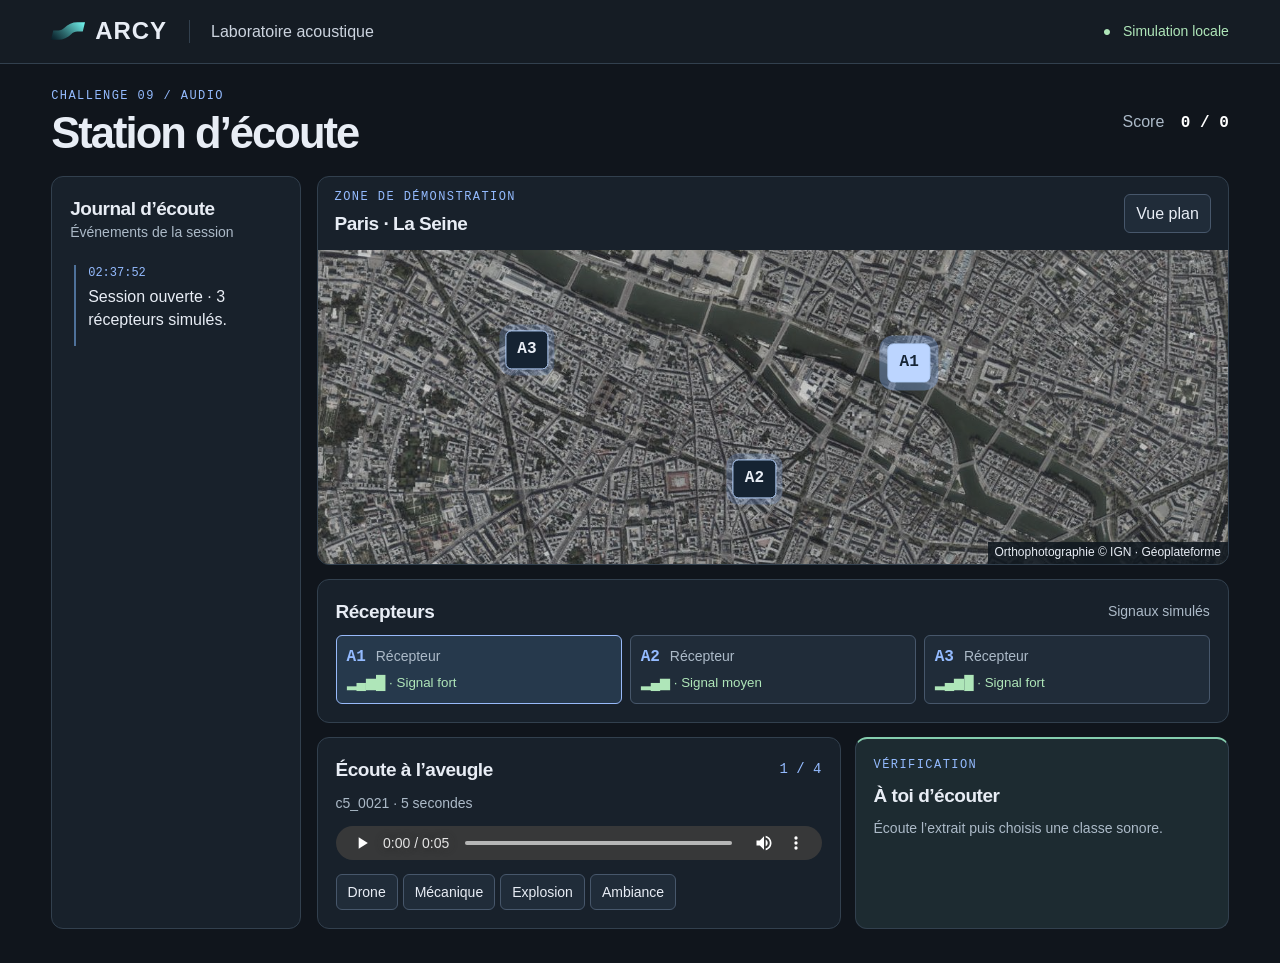
==== arcy-ecoute/index.html @ 3c39f81d "Ajoute la démo interactive Arcy du challenge acoustique" ====
<!doctype html>
<html lang="fr"><head><meta charset="utf-8"><meta name="viewport" content="width=device-width,initial-scale=1"><title>Arcy · Station d’écoute</title><link rel="stylesheet" href="style.css"><script defer src="app.js"></script></head>
<body><header><div class="brand"><img src="assets/arcy.svg" alt="">ARCY</div><span class="product">Laboratoire acoustique</span><span class="mode">● &nbsp; Simulation locale</span></header>
<main><div class="intro"><div><p class="eyebrow">CHALLENGE 09 / AUDIO</p><h1>Station d’écoute</h1></div><p class="score">Score <strong id="score">0 / 0</strong></p></div>
<div class="layout"><aside><h2>Journal d’écoute</h2><p class="sub">Événements de la session</p><ol id="log" aria-live="polite"></ol></aside>
<div class="right"><section class="mapbox"><div class="maphead"><div><p class="eyebrow">ZONE DE DÉMONSTRATION</p><h2>Paris · La Seine</h2></div><button id="layer">Vue plan</button></div><div class="map" id="map" aria-label="Carte de démonstration de Paris"><div class="mapimg"></div><div class="pins" id="pins"></div><span class="credit" id="credit">Orthophotographie © IGN · Géoplateforme</span></div></section>
<section class="rxsection"><div class="sectionhead"><h2>Récepteurs</h2><span class="sub">Signaux simulés</span></div><div id="receivers"></div></section>
<div class="lower"><section class="listen"><div class="sectionhead"><h2>Écoute à l’aveugle</h2><span id="round" class="mono"></span></div><p class="sub" id="clip"></p><audio controls preload="auto" id="player" aria-label="Extrait du challenge"></audio><div class="choices" id="choices" aria-label="Classe sonore proposée"></div></section>
<section class="verdict" aria-live="polite"><p class="eyebrow">VÉRIFICATION</p><h2 id="result">À toi d’écouter</h2><p id="detail">Écoute l’extrait puis choisis une classe sonore.</p><button hidden id="next">Extrait suivant</button></section></div></div></div></main></body></html>
---- arcy-ecoute/style.css ----
:root{color-scheme:dark;font:16px/1.45 "Instrument Sans","Segoe UI",sans-serif;background:#10151c;color:#e8edf5;--line:#32404e;--mute:#acbac8;--blue:#94bbff;--lime:#afe6b9}*{box-sizing:border-box}body{margin:0}header{display:flex;gap:22px;align-items:center;border-bottom:1px solid var(--line);padding:14px clamp(16px,4vw,70px);background:#151c24}.brand{display:flex;align-items:center;gap:10px;font-weight:820;font-size:24px;letter-spacing:.04em}.brand img{width:34px;height:34px}.product{color:#ccd4df;border-left:1px solid var(--line);padding-left:21px}.mode{margin-left:auto;color:var(--lime);font-size:14px}main{max-width:1660px;margin:auto;padding:24px clamp(16px,4vw,70px) 34px}.intro,.sectionhead,.maphead{display:flex;align-items:center;justify-content:space-between;gap:12px}.intro{margin-bottom:18px}.eyebrow,.mono,.score strong,.pin,.rx b,time{font-family:"IBM Plex Mono",Consolas,monospace}.eyebrow{font-size:12px;letter-spacing:.12em;color:var(--blue);margin:0 0 4px}h1,h2,p{margin:0}h1{font-size:clamp(32px,3.4vw,52px);letter-spacing:-.045em;line-height:1.12}h2{font-size:19px;letter-spacing:-.025em}.score{color:var(--mute)}.score strong{color:white;padding-left:12px}.layout{display:grid;grid-template-columns:minmax(190px,.82fr) minmax(0,3fr);gap:16px}.right{display:grid;gap:14px}aside,.mapbox,.rxsection,.listen,.verdict{background:#18212b;border:1px solid var(--line);border-radius:12px;overflow:hidden}aside,.rxsection,.listen,.verdict{padding:18px}.sub,#detail{font-size:14px;color:var(--mute)}ol{padding:0;margin:22px 0 0;list-style:none;max-height:650px;overflow:auto}li{padding:0 0 14px 12px;margin:0 0 10px 4px;border-left:2px solid #4e719a}time{display:block;font-size:12px;color:var(--blue);margin-bottom:3px}.maphead{padding:12px 17px}.map{position:relative;aspect-ratio:2.9;min-height:220px;overflow:hidden;background:#202d34}.mapimg,.pins{position:absolute;inset:0}.mapimg{background:center / cover url(assets/paris.jpg);filter:saturate(.6) brightness(.82)}.plan .mapimg{background-image:url(assets/plan.png);filter:saturate(.6)}button{font:inherit;color:inherit;background:#202c39;border:1px solid #47576b;border-radius:6px;padding:7px 11px;cursor:pointer}button:hover,button:focus-visible{border-color:#adcaff;background:#324459}button:focus-visible,audio:focus-visible{outline:2px solid #ebf4ff;outline-offset:3px}.pin{position:absolute;transform:translate(-50%,-50%);background:#152332;border:1px solid #b4d0fa;font-weight:bold;box-shadow:0 0 0 6px #8bb8ff38}.pin.active{background:#bcd5ff;color:#172637;box-shadow:0 0 0 8px #8bb8ff55}.credit{position:absolute;right:0;bottom:0;background:#101820de;padding:2px 7px;font-size:12px}.sectionhead{margin-bottom:10px}#receivers{display:grid;grid-template-columns:repeat(3,1fr);gap:8px}.rx{display:grid;grid-template-columns:auto 1fr;gap:4px 10px;text-align:left;padding:10px}.rx.active,.choices .chosen{border-color:#98bafa;background:#26394c}.rx b{color:var(--blue)}.rx span{font-size:14px;color:var(--mute)}.rx small{grid-column:1/-1;color:var(--lime)}.lower{display:grid;grid-template-columns:1.4fr 1fr;gap:14px}audio{width:100%;height:34px;margin:12px 0 8px}.choices{display:flex;gap:5px;flex-wrap:wrap}.choices button{font-size:14px}.choices button:disabled{cursor:default}.verdict{background:#1d2b31;border-top:2px solid #85cdae}.verdict h2{margin:8px 0}.verdict button{margin-top:12px}.mono{font-size:14px;color:var(--blue)}@media(max-width:800px){.layout{grid-template-columns:1fr}.right{grid-row:1}ol{max-height:180px}.product{display:none}}@media(max-width:540px){.lower{grid-template-columns:1fr}.rx{display:block}.rx span,.rx small{display:block}.rxsection,.listen,.verdict{padding:12px}.map{min-height:210px}.sectionhead{align-items:baseline}}
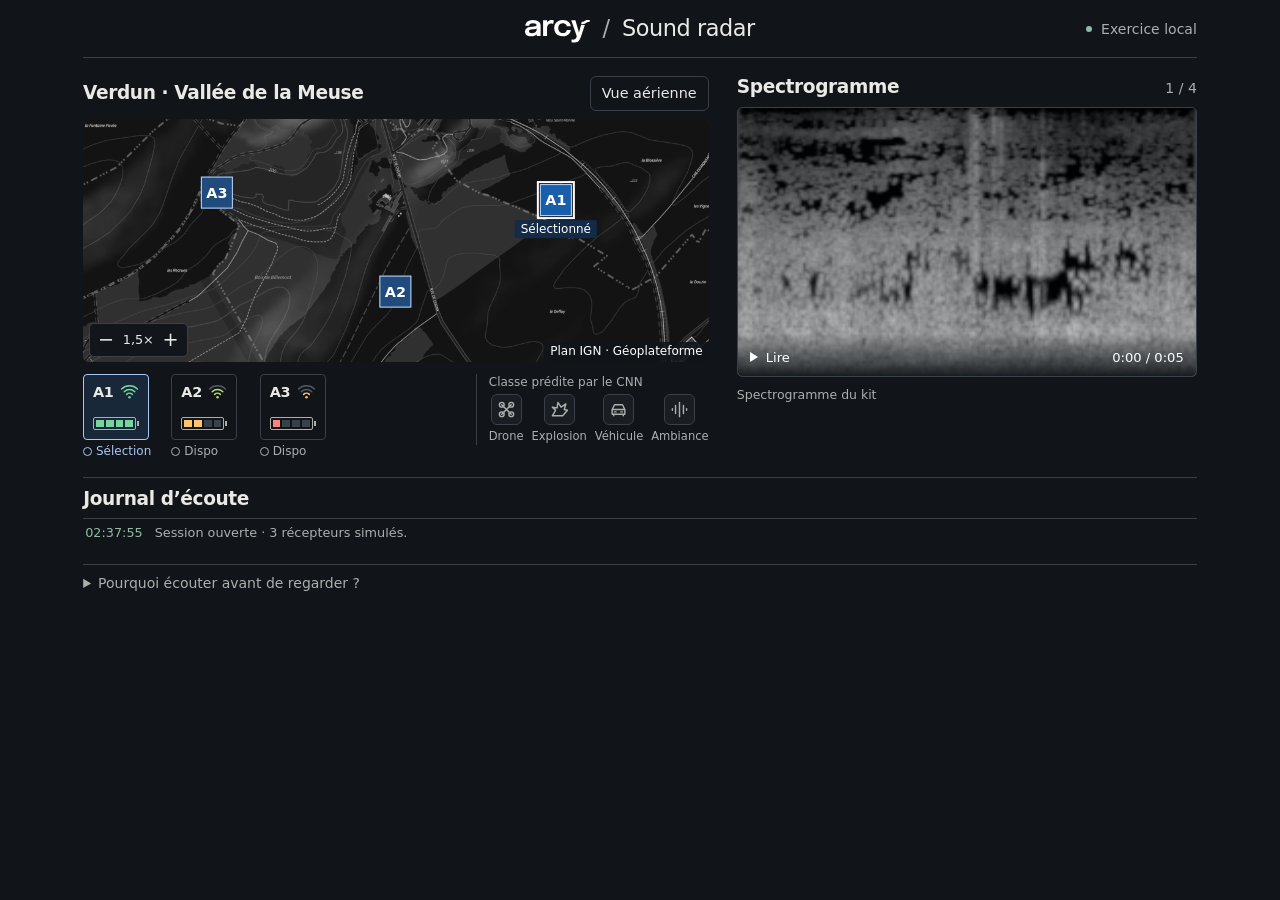
==== commit 034662cf: "Prépare la démo Sound radar et son guide de prise en main" ====
--- a/arcy-ecoute/index.html
+++ b/arcy-ecoute/index.html
@@ -1,9 +1,70 @@
 <!doctype html>
-<html lang="fr"><head><meta charset="utf-8"><meta name="viewport" content="width=device-width,initial-scale=1"><title>Arcy · Station d’écoute</title><link rel="stylesheet" href="style.css"><script defer src="app.js"></script></head>
-<body><header><div class="brand"><img src="assets/arcy.svg" alt="">ARCY</div><span class="product">Laboratoire acoustique</span><span class="mode">● &nbsp; Simulation locale</span></header>
-<main><div class="intro"><div><p class="eyebrow">CHALLENGE 09 / AUDIO</p><h1>Station d’écoute</h1></div><p class="score">Score <strong id="score">0 / 0</strong></p></div>
-<div class="layout"><aside><h2>Journal d’écoute</h2><p class="sub">Événements de la session</p><ol id="log" aria-live="polite"></ol></aside>
-<div class="right"><section class="mapbox"><div class="maphead"><div><p class="eyebrow">ZONE DE DÉMONSTRATION</p><h2>Paris · La Seine</h2></div><button id="layer">Vue plan</button></div><div class="map" id="map" aria-label="Carte de démonstration de Paris"><div class="mapimg"></div><div class="pins" id="pins"></div><span class="credit" id="credit">Orthophotographie © IGN · Géoplateforme</span></div></section>
-<section class="rxsection"><div class="sectionhead"><h2>Récepteurs</h2><span class="sub">Signaux simulés</span></div><div id="receivers"></div></section>
-<div class="lower"><section class="listen"><div class="sectionhead"><h2>Écoute à l’aveugle</h2><span id="round" class="mono"></span></div><p class="sub" id="clip"></p><audio controls preload="auto" id="player" aria-label="Extrait du challenge"></audio><div class="choices" id="choices" aria-label="Classe sonore proposée"></div></section>
-<section class="verdict" aria-live="polite"><p class="eyebrow">VÉRIFICATION</p><h2 id="result">À toi d’écouter</h2><p id="detail">Écoute l’extrait puis choisis une classe sonore.</p><button hidden id="next">Extrait suivant</button></section></div></div></div></main></body></html>
+<html lang="fr">
+<head>
+  <meta charset="utf-8">
+  <meta name="viewport" content="width=device-width,initial-scale=1">
+  <title>Arcy / Sound radar</title>
+  <link rel="stylesheet" href="style.css">
+  <script defer src="clip-results.js"></script>
+  <script defer src="app.js"></script>
+  <script defer src="spectrum.js"></script>
+</head>
+<body>
+  <header>
+    <h1 class="signature"><img class="wordmark" src="assets/ArcyWhitelogo.svg" alt="Arcy"><span class="divider" aria-hidden="true">/</span> Sound radar</h1>
+    <span class="mode">Exercice local</span>
+  </header>
+  <main class="desk">
+    <section class="mapbox">
+      <div class="sectionhead"><h2>Verdun · Vallée de la Meuse</h2><button id="layer">Vue aérienne</button></div>
+      <div class="map plan" id="map" role="region" aria-label="Carte de démonstration près de Verdun">
+        <div class="map-viewport"><div class="mapimg"></div><div class="pins" id="pins"></div></div>
+        <div class="zoom-controls" role="group" aria-label="Zoom de la carte">
+          <button id="zoom-out" aria-label="Réduire le zoom">−</button>
+          <output id="zoom-level" aria-label="Niveau de zoom">1,5×</output>
+          <button id="zoom-in" aria-label="Augmenter le zoom">+</button>
+        </div>
+        <span class="credit" id="credit">Plan IGN · Géoplateforme</span>
+      </div>
+      <div class="instruments">
+        <div id="receivers" role="group" aria-label="Réception simulée des trois stations"></div>
+        <figure class="sound-lamps">
+          <figcaption>Classe prédite par le CNN</figcaption>
+          <div class="lamp-row">
+            <span class="lamp drone" data-sound="drone_buzz">
+              <svg viewBox="0 0 24 24" aria-hidden="true"><circle cx="6" cy="6" r="3"/><circle cx="18" cy="6" r="3"/><circle cx="6" cy="18" r="3"/><circle cx="18" cy="18" r="3"/><path d="m6 6 12 12M18 6 6 18"/></svg>Drone
+            </span>
+            <span class="lamp explosion" data-sound="explosion">
+              <svg viewBox="0 0 24 24" aria-hidden="true"><path d="m3 20 4-7-4-4 6 1 1-7 4 6 6-4-2 7 4 1-6 7Z"/></svg>Explosion
+            </span>
+            <span class="lamp vehicle" data-sound="vehicle_mechanical">
+              <svg viewBox="0 0 24 24" aria-hidden="true"><path d="m4 12 3-6h10l3 6v6H4Zm0 0h16M7 15h2m6 0h2M6 18v2m12-2v2"/></svg>Véhicule
+            </span>
+            <span class="lamp ambient" data-sound="ambient_outdoor">
+              <svg viewBox="0 0 24 24" aria-hidden="true"><path d="M3 11v2m4-6v10m5-14v18m5-14v10m4-6v2"/></svg>Ambiance
+            </span>
+          </div>
+        </figure>
+      </div>
+    </section>
+    <section class="listen">
+      <div class="sectionhead"><h2>Spectrogramme</h2><span id="round"></span></div>
+      <button class="plot" id="plot-control" type="button" aria-label="Lire l’extrait">
+        <img id="spectrum" alt="">
+        <canvas id="live" width="640" height="256" hidden aria-hidden="true"></canvas>
+        <img id="cam-overlay" hidden alt="">
+        <span class="playhead" aria-hidden="true"></span>
+        <span class="plot-footer" aria-hidden="true"><span class="play-tag" id="play-tag">Lire</span><span id="play-time">0:00 / 0:05</span></span>
+      </button>
+      <div class="caption"><span id="plot-label">Spectrogramme du kit</span><button hidden id="cam-toggle" aria-pressed="false" title="Carte des contributions positives, interpolée depuis 7 × 7 zones et normalisée par clip">Carte CNN</button><button hidden id="next">Extrait suivant</button></div>
+      <audio preload="auto" id="player"></audio>
+    </section>
+    <aside><div class="sectionhead"><h2>Journal d’écoute</h2></div><ol id="log" aria-live="polite"></ol></aside>
+    <details class="project-context">
+      <summary>Pourquoi écouter avant de regarder ?</summary>
+      <p>En Ukraine, Zvook présente deux usages de l’écoute passive : des stations en réseau et des capteurs portables. L’entreprise associe ces dispositifs à la surveillance aérienne et à l’alerte des populations. <a href="https://www.zvook.tech/en" target="_blank" rel="noopener noreferrer">Présentation de Zvook</a></p>
+      <p>Arcy explore une question à l’échelle de cinq secondes de son. L’audio suffit-il à justifier une vérification vidéo ? Ouvrez une entrée CNN du journal pour comparer la classe proposée, la décision de vérification et l’annotation du clip. La carte de Verdun et ses trois stations illustrent l’exercice.</p>
+    </details>
+  </main>
+</body>
+</html>
--- a/arcy-ecoute/style.css
+++ b/arcy-ecoute/style.css
@@ -1,2 +1,257 @@
-:root{color-scheme:dark;font:16px/1.45 "Instrument Sans","Segoe UI",sans-serif;background:#10151c;color:#e8edf5;--line:#32404e;--mute:#acbac8;--blue:#94bbff;--lime:#afe6b9}*{box-sizing:border-box}body{margin:0}header{display:flex;gap:22px;align-items:center;border-bottom:1px solid var(--line);padding:14px clamp(16px,4vw,70px);background:#151c24}.brand{display:flex;align-items:center;gap:10px;font-weight:820;font-size:24px;letter-spacing:.04em}.brand img{width:34px;height:34px}.product{color:#ccd4df;border-left:1px solid var(--line);padding-left:21px}.mode{margin-left:auto;color:var(--lime);font-size:14px}main{max-width:1660px;margin:auto;padding:24px clamp(16px,4vw,70px) 34px}.intro,.sectionhead,.maphead{display:flex;align-items:center;justify-content:space-between;gap:12px}.intro{margin-bottom:18px}.eyebrow,.mono,.score strong,.pin,.rx b,time{font-family:"IBM Plex Mono",Consolas,monospace}.eyebrow{font-size:12px;letter-spacing:.12em;color:var(--blue);margin:0 0 4px}h1,h2,p{margin:0}h1{font-size:clamp(32px,3.4vw,52px);letter-spacing:-.045em;line-height:1.12}h2{font-size:19px;letter-spacing:-.025em}.score{color:var(--mute)}.score strong{color:white;padding-left:12px}.layout{display:grid;grid-template-columns:minmax(190px,.82fr) minmax(0,3fr);gap:16px}.right{display:grid;gap:14px}aside,.mapbox,.rxsection,.listen,.verdict{background:#18212b;border:1px solid var(--line);border-radius:12px;overflow:hidden}aside,.rxsection,.listen,.verdict{padding:18px}.sub,#detail{font-size:14px;color:var(--mute)}ol{padding:0;margin:22px 0 0;list-style:none;max-height:650px;overflow:auto}li{padding:0 0 14px 12px;margin:0 0 10px 4px;border-left:2px solid #4e719a}time{display:block;font-size:12px;color:var(--blue);margin-bottom:3px}.maphead{padding:12px 17px}.map{position:relative;aspect-ratio:2.9;min-height:220px;overflow:hidden;background:#202d34}.mapimg,.pins{position:absolute;inset:0}.mapimg{background:center / cover url(assets/paris.jpg);filter:saturate(.6) brightness(.82)}.plan .mapimg{background-image:url(assets/plan.png);filter:saturate(.6)}button{font:inherit;color:inherit;background:#202c39;border:1px solid #47576b;border-radius:6px;padding:7px 11px;cursor:pointer}button:hover,button:focus-visible{border-color:#adcaff;background:#324459}button:focus-visible,audio:focus-visible{outline:2px solid #ebf4ff;outline-offset:3px}.pin{position:absolute;transform:translate(-50%,-50%);background:#152332;border:1px solid #b4d0fa;font-weight:bold;box-shadow:0 0 0 6px #8bb8ff38}.pin.active{background:#bcd5ff;color:#172637;box-shadow:0 0 0 8px #8bb8ff55}.credit{position:absolute;right:0;bottom:0;background:#101820de;padding:2px 7px;font-size:12px}.sectionhead{margin-bottom:10px}#receivers{display:grid;grid-template-columns:repeat(3,1fr);gap:8px}.rx{display:grid;grid-template-columns:auto 1fr;gap:4px 10px;text-align:left;padding:10px}.rx.active,.choices .chosen{border-color:#98bafa;background:#26394c}.rx b{color:var(--blue)}.rx span{font-size:14px;color:var(--mute)}.rx small{grid-column:1/-1;color:var(--lime)}.lower{display:grid;grid-template-columns:1.4fr 1fr;gap:14px}audio{width:100%;height:34px;margin:12px 0 8px}.choices{display:flex;gap:5px;flex-wrap:wrap}.choices button{font-size:14px}.choices button:disabled{cursor:default}.verdict{background:#1d2b31;border-top:2px solid #85cdae}.verdict h2{margin:8px 0}.verdict button{margin-top:12px}.mono{font-size:14px;color:var(--blue)}@media(max-width:800px){.layout{grid-template-columns:1fr}.right{grid-row:1}ol{max-height:180px}.product{display:none}}@media(max-width:540px){.lower{grid-template-columns:1fr}.rx{display:block}.rx span,.rx small{display:block}.rxsection,.listen,.verdict{padding:12px}.map{min-height:210px}.sectionhead{align-items:baseline}}
+:root {
+  color-scheme: dark;
+  --paper: #111419;
+  --ink: #e9eae5;
+  --muted: #abb0ad;
+  --rule: #394047;
+  --accent: #91baa3;
+  --tint: #1c2126;
+  --surface: #1a1e23;
+  font: 400 16px/1.45 "Segoe UI", system-ui, sans-serif;
+  background: var(--paper);
+  color: var(--ink);
+}
+* { box-sizing: border-box; }
+body { max-width: 66rem; margin: auto; padding: 0 clamp(18px, 4vw, 56px) 72px; }
+.signature, .sectionhead, .score, .rx { display: flex; align-items: center; }
+.mode, .sub, #clip, #round, .score, #detail { color: var(--muted); }
+.mode, #clip, #round, .sub { font-size: .875rem; }
+.mode::before { content: ''; display: inline-block; height: 6px; width: 6px; margin: 0 9px 2px 0; border-radius: 50%; background: var(--accent); }
+h1, h2, p, figure { margin: 0; }
+h1, h2, .score strong, .rx b { font: 600 1.25rem/1.22 "Segoe UI", system-ui, sans-serif; letter-spacing: -.02em; }
+.intro { padding: 30px 0 28px; }
+.intro .sub span { margin: 0 6px; color: var(--muted); }
+.session, .layout { display: grid; gap: clamp(22px, 4vw, 42px); border-top: 1px solid var(--rule); padding: 24px 0; }
+.session { grid-template-columns: minmax(0, 1.65fr) minmax(0, 1fr); }
+.layout { grid-template-columns: minmax(0, .75fr) minmax(0, 1.7fr); }
+.sectionhead, .score { justify-content: space-between; gap: 12px; }
+.sectionhead { margin-bottom: 14px; }
+.record { display: flex; align-items: center; gap: 15px; }
+figure { flex: 0 0 82px; }
+figure img { width: 100%; display: block; border-radius: 3px; }
+.track { min-width: 0; flex: 1; }
+.choices { display: flex; flex-wrap: wrap; gap: 6px; margin-top: 15px; }
+button { color: inherit; font: inherit; font-size: .9rem; background: transparent; border: 1px solid var(--rule); border-radius: 6px; padding: 6px 11px; cursor: pointer; transition: background-color 160ms ease, color 160ms ease; }
+button:enabled:hover, .choices .chosen { background: var(--tint); color: var(--accent); }
+:focus-visible { outline: 2px solid var(--accent); outline-offset: 3px; }
+button:disabled { cursor: default; }
+.verdict { padding: 0 0 0 22px; border-left: 1px solid var(--rule); }
+.score { font-size: .875rem; margin: 0 0 19px; }
+.score strong { color: var(--accent); font-size: 1.5rem; }
+#detail { margin: 7px 0; max-width: 30ch; }
+#next { margin-top: 5px; }
+ol { padding: 0; margin: 13px 0 0; list-style: none; max-height: 360px; overflow: auto; }
+li { border-top: 1px solid var(--rule); padding: 10px 0; font-size: .94rem; }
+time { display: block; font-size: .8rem; font-variant-numeric: tabular-nums; color: var(--accent); }
+.map { min-height: 170px; height: clamp(170px, 18vw, 230px); position: relative; overflow: hidden; border-radius: 5px; background: var(--tint); }
+.map-viewport, .mapimg, .pins { position: absolute; inset: 0; }
+.map-viewport { transform: scale(var(--zoom, 1.5)); transform-origin: 44% 53%; }
+.mapimg { background: center / cover url(assets/verdun-aerien.jpg); filter: saturate(.6) brightness(.85); }
+.plan .mapimg { background-image: url(assets/verdun-plan.png); filter: grayscale(1) invert(.94) brightness(1.25); }
+.zoom-controls { position: absolute; left: 6px; bottom: 5px; display: flex; align-items: center; background: #111419f5; border: 1px solid var(--rule); border-radius: 5px; }
+.zoom-controls button { width: 32px; height: 32px; padding: 0; border: 0; font-size: 1.2rem; }
+.zoom-controls button:disabled { opacity: .4; }
+.zoom-controls output { min-width: 4ch; text-align: center; font-size: .8rem; font-variant-numeric: tabular-nums; }
+.pin {
+  position: absolute;
+  transform: translate(-50%, -50%) scale(calc(1 / var(--zoom, 1.5)));
+  display: grid;
+  place-items: center;
+  width: 32px;
+  height: 32px;
+  padding: 0;
+  border: 1px solid #bfd7fc;
+  border-radius: 0;
+  background: #204b7c;
+  color: white;
+  font: 700 .9rem/1 "Segoe UI", system-ui, sans-serif;
+  font-variant-numeric: tabular-nums;
+}
+.pin.active, .pin:enabled:hover { background: #195eaa; color: white; }
+.pin.active { outline: 2px solid white; outline-offset: 1px; z-index: 1; }
+.pin:focus-visible { outline: 3px dashed white; outline-offset: 3px; }
+.pin.active::after {
+  content: "Sélectionné";
+  position: absolute;
+  top: calc(100% + 5px);
+  left: 50%;
+  transform: translateX(-50%);
+  padding: 3px 6px;
+  background: #132b46;
+  color: white;
+  font-size: .75rem;
+  font-weight: 500;
+  pointer-events: none;
+}
+.credit { position: absolute; right: 0; bottom: 0; font-size: .75rem; background: #111419df; color: white; padding: 1px 6px; pointer-events: none; }
+@media (max-width: 640px) {
+  .intro { padding: 22px 0; }
+  .session, .layout { grid-template-columns: minmax(0, 1fr); }
+  .verdict { border: 0; padding: 0; }
+  .score { margin-bottom: 6px; }
+  .layout .right { grid-row: 1; }
+  ol { max-height: 210px; }
+}
+@media (prefers-reduced-motion: reduce) {
+  button { transition: none; }
+}
+/* Compact console */
+body { max-width: 76rem; padding-bottom: 24px; }
+header {
+  display: grid;
+  grid-template-columns: 1fr auto 1fr;
+  align-items: center;
+  padding: 15px 0;
+  border-bottom: 1px solid var(--rule);
+}
+.signature { grid-column: 2; gap: .55em; font-size: clamp(1.1rem, 2vw, 1.4rem); font-weight: 500; white-space: nowrap; }
+.wordmark {
+  display: block;
+  width: 2.9em;
+  height: auto;
+  /* Align the letter bodies optically, allowing the y to descend. */
+  transform: translateY(.12em);
+}
+.divider { color: var(--muted); font-weight: 300; }
+.mode { justify-self: end; }
+.desk { display: grid; grid-template-columns: minmax(0,1.36fr) minmax(0,1fr); gap: 16px 28px; padding: 18px 0; }
+.sectionhead { margin-bottom: 8px; }
+h2 { font-size: 1.16rem; }
+.map { height: clamp(205px,27vh,265px); }
+.instruments { display: flex; align-items: flex-start; justify-content: space-between; gap: 12px; margin-top: 12px; }
+#receivers { display: grid; grid-template-columns: repeat(3, minmax(0, 1fr)); gap: clamp(8px, 2vw, 20px); }
+.instruments .station-group { flex-direction: column; align-items: flex-start; gap: 3px; }
+.sound-lamps { flex: 0 0 auto; margin: 0; padding-left: 12px; border-left: 1px solid var(--rule); }
+.sound-lamps figcaption { margin-bottom: 3px; color: var(--muted); font-size: .75rem; }
+.lamp-row { display: flex; gap: 8px; }
+.lamp { display: grid; justify-items: center; gap: 3px; color: var(--muted); font-size: .72rem; }
+.lamp svg { width: 31px; height: 31px; padding: 5px; border: 1px solid var(--rule); border-radius: 6px; background: var(--surface); fill: none; stroke: currentColor; stroke-width: 1.8; stroke-linecap: round; stroke-linejoin: round; }
+.lamp.explosion { --lamp: #ff8981; }
+.lamp.vehicle { --lamp: #ffc46d; }
+.lamp.ambient { --lamp: #86d8d2; }
+.lamp.lit { color: var(--lamp); font-weight: 600; }
+.lamp.lit svg { background: var(--lamp); border-color: var(--lamp); color: #14181b; }
+@container (max-width: 430px) {
+  .sound-lamps { padding-left: 7px; }
+  .lamp-row { flex-direction: column; gap: 2px; }
+  .lamp { display: flex; gap: 4px; align-items: center; }
+  .lamp svg { width: 20px; height: 20px; padding: 2px; }
+  #receivers { gap: 6px; }
+}
+@container (max-width: 325px) {
+  .instruments { flex-wrap: wrap; }
+}
+.mapbox { container-type: inline-size; min-width: 0; }
+.station-group { display: flex; align-items: center; gap: 7px; }
+.station-status { display: inline-flex; align-items: center; gap: 4px; color: var(--muted); font-size: .75rem; }
+.station-status::before { content: ''; flex: none; width: 7px; height: 7px; border: 1px solid currentColor; border-radius: 50%; }
+.station-status[data-state="selected"] { color: #a7c8f4; }
+.station-status[data-state="playing"] { color: #75d59d; }
+.station-status[data-state="playing"]::before { background: currentColor; }
+@container (max-width: 450px) {
+  .station-group { flex-direction: column; gap: 4px; align-items: flex-start; }
+}
+.rx {
+  display: grid; grid-template-columns: 1fr auto; align-content: space-between;
+  align-items: center; width: 66px; height: 66px; padding: 9px;
+  border: 1px solid var(--rule); border-radius: 4px; background: var(--paper);
+}
+.rx b { font-size: .9rem; text-align: left; }
+.rx.active { border-color: #a7c8f4; background: #192838; }
+.wifi { width: 19px; height: 17px; fill: none; stroke: currentColor; stroke-width: 1.9; stroke-linecap: round; }
+.gauge { position: relative; grid-column: 1 / -1; display: flex; gap: 2px; margin-right: 3px; padding: 2px; height: 13px; border: 1px solid var(--muted); border-radius: 2px; }
+.gauge::after { position: absolute; content: ''; right: -4px; top: 3px; width: 2px; height: 5px; background: var(--muted); }
+.gauge i { flex: 1; background: #394148; }
+.wifi > * { color: #505a62; }
+[data-level="0"], [data-level="1"] { --level-color: #ff827d; }
+[data-level="2"] { --level-color: #ffc46d; }
+[data-level="3"] { --level-color: #b4d879; }
+[data-level="4"] { --level-color: #75d59d; }
+.gauge .lit { background: var(--level-color); }
+.wifi .lit { color: var(--level-color); }
+.gauge[data-level="0"] { border-color: var(--level-color); }
+.plot {
+  position: relative; display: block; width: 100%; height: clamp(205px, 30vh, 300px);
+  padding: 0; overflow: hidden; border-radius: 5px; background: #0d1318;
+  isolation: isolate;
+}
+.plot img,.plot canvas { width: 100%; height: 100%; vertical-align: top; }
+.plot img { object-fit: fill; opacity: .85; }
+.plot::after {
+  content: ''; position: absolute; inset: 0; pointer-events: none;
+  background: transparent; transition: background-color 150ms ease;
+}
+.plot[data-playing="true"]::after { background: rgba(44, 160, 108, .17); }
+.plot[data-playing="true"] { border-color: #77be97; }
+.plot-footer {
+  position: absolute; z-index: 1; inset: auto 0 0; padding: 14px 12px 9px;
+  display: flex; justify-content: space-between; align-items: center;
+  background: linear-gradient(transparent, #090e12eb); color: white;
+  font-size: .82rem; font-variant-numeric: tabular-nums;
+}
+.play-tag { display: inline-flex; gap: 8px; align-items: center; }
+.play-tag::before { content: ''; width: 0; height: 0; border: solid transparent; border-width: 5px 0 5px 8px; border-left-color: currentColor; }
+.plot[data-playing="true"] .play-tag::before { width: 3px; height: 10px; border: solid currentColor; border-width: 0 3px; box-sizing: content-box; }
+@media (prefers-reduced-motion: reduce) { .plot::after { transition: none; } }
+.caption { display: flex; justify-content: space-between; gap: 10px; font-size: .78rem; color: var(--muted); margin-top: 5px; }
+#clip { font-size: inherit; }
+.choices { margin: 8px 0; gap: 5px; }
+.verdict { padding: 8px 0 0; border: 0; border-top: 1px solid var(--rule); }
+.verdict h2 { font-size: 1rem; }
+.score { margin: 0; gap: 6px; }
+.score strong { font-size: 1.2rem; }
+#detail { max-width: none; margin: 2px 0; font-size: .9rem; }
+aside { grid-column: 1/-1; border-top: 1px solid var(--rule); padding-top: 10px; }
+ol { max-height: 145px; margin: 0; }
+li { padding: 5px 2px; }
+li time { display: inline-block; margin-right: 12px; }
+li summary { cursor: pointer; }
+li details p { padding-left: 16px; color: var(--muted); }
+@media (max-width: 700px) {
+  .desk { grid-template-columns: minmax(0,1fr); }
+  .mode { font-size: .75rem; }
 
+}
+@media (max-width: 480px) {
+  header { grid-template-columns: 1fr; gap: 4px; padding: 10px 0; }
+  .signature, header .mode { grid-column: 1; justify-self: center; }
+}
+#log details figure { display: flex; align-items: end; gap: 12px; margin: 8px 16px; }
+#log details img { width: 100px; height: 100px; }
+#log figcaption { color: var(--muted); font-size: .8rem; }
+#score, #round, #clip, time { font-variant-numeric: tabular-nums; }
+
+.project-context { grid-column: 1 / -1; border-top: 1px solid var(--rule); padding-top: 8px; color: var(--muted); font-size: .875rem; }
+.project-context summary { cursor: pointer; width: fit-content; }
+.project-context p { max-width: 72ch; margin: 8px 0; }
+.project-context a { color: var(--accent); }
+.lamp.drone { --lamp: #afa6ff; }
+.playhead { position: absolute; z-index: 1; inset-block: 0; width: 2px; transform: translateX(-1px); background: #f7f2dd; pointer-events: none; }
+.caption { align-items: center; min-height: 26px; }
+.energy-key::before { content: ''; display: inline-block; width: 10px; height: 3px; background: #ffce77; margin: 0 6px 3px 0; }
+.plot #cam-overlay { position: absolute; inset: 0; opacity: 1; pointer-events: none; }
+.caption .cam-key::before { content: ''; display: inline-block; width: 10px; height: 3px; margin: 0 6px 3px 0; background: #d077ff; }
+.caption #cam-toggle { margin-left: auto; }
+.caption #cam-toggle[aria-pressed="true"] { border-color: #ca94e8; }
+.caption { flex-wrap: wrap; }
+#log { display: grid; grid-template-columns: repeat(auto-fit, minmax(min(100%, 285px), 1fr)); gap: 6px 10px; align-items: start; max-height: 320px; }
+#log > li:not(.result-card) { grid-column: 1/-1; font-size: .8rem; color: var(--muted); }
+#log .result-card { padding: 0; border: 1px solid var(--rule); border-radius: 5px; background: var(--surface); }
+.result-card summary { display: flex; align-items: center; gap: 9px; min-height: 54px; padding: 8px; list-style: none; }
+.result-card summary::-webkit-details-marker { display: none; }
+.result-card summary::after { content: '+'; margin-left: auto; color: var(--muted); }
+.result-card details[open] summary::after { content: '−'; }
+.station-badge { display: grid; flex: none; place-items: center; width: 32px; height: 32px; background: #204b7c; border: 1px solid #bfd7fc; color: white; font-size: .9rem; font-weight: 700; }
+.result-heading { display: grid; line-height: 1.3; }
+.result-heading small, .review-state { color: var(--muted); font-size: .75rem; }
+.result-body { padding: 10px; border-top: 1px solid var(--rule); }
+.result-body dl { display: grid; grid-template-columns: 1fr auto; gap: 5px; margin: 0; font-size: .85rem; }
+.result-body dt { color: var(--muted); }
+.result-body dd { margin: 0; }
+.event-stations { display: flex; gap: 6px; align-items: center; padding: 6px 8px 9px; }
+.event-stations small { margin-left: 3px; color: var(--muted); font-size: .75rem; }
+button.station-badge { padding: 0; border-radius: 0; }
+button.station-badge:is(:hover, [aria-expanded="true"]) { background: #195eaa; color: white; border-color: white; }
+.station-panel { border-top: 1px solid var(--rule); padding: 8px; }
+.station-panel p { color: var(--muted); font-size: .8rem; }
+.station-panel audio { width: 100%; height: 32px; margin-top: 6px; }
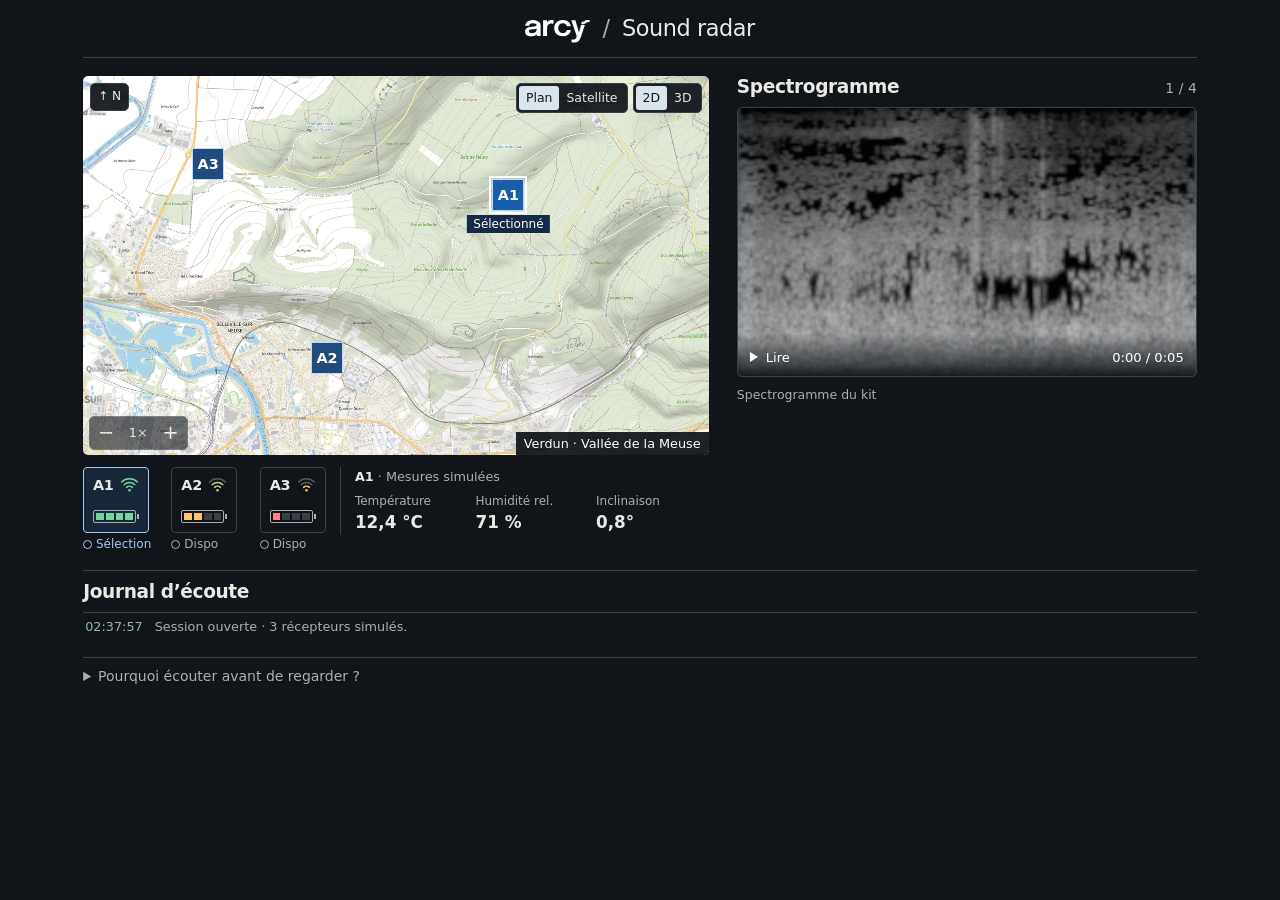
==== commit 95b92aa8: "Intègre la carte de Verdun en 2D et 3D à la démo Sound radar" ====
--- a/arcy-ecoute/index.html
+++ b/arcy-ecoute/index.html
@@ -8,43 +8,44 @@
   <script defer src="clip-results.js"></script>
   <script defer src="app.js"></script>
   <script defer src="spectrum.js"></script>
+  <script type="module" src="essai-relief/relief.js"></script>
 </head>
 <body>
   <header>
     <h1 class="signature"><img class="wordmark" src="assets/ArcyWhitelogo.svg" alt="Arcy"><span class="divider" aria-hidden="true">/</span> Sound radar</h1>
-    <span class="mode">Exercice local</span>
   </header>
   <main class="desk">
     <section class="mapbox">
-      <div class="sectionhead"><h2>Verdun · Vallée de la Meuse</h2><button id="layer">Vue aérienne</button></div>
-      <div class="map plan" id="map" role="region" aria-label="Carte de démonstration près de Verdun">
-        <div class="map-viewport"><div class="mapimg"></div><div class="pins" id="pins"></div></div>
+      <div class="map stage" id="map" role="region" aria-label="Carte de démonstration près de Verdun">
+        <canvas tabindex="0" aria-label="Relief de Verdun" aria-describedby="view"></canvas>
+        <div id="pins"></div>
+        <button class="north" aria-label="Rétablir le cadrage initial" title="Rétablir le cadrage initial"><span aria-hidden="true">↑</span> N</button>
+        <div class="map-controls">
+          <div role="group" aria-label="Fond de carte">
+            <button data-layer="plan" aria-pressed="true" disabled>Plan</button><button data-layer="aerial" aria-pressed="false" disabled>Satellite</button>
+          </div>
+          <div role="group" aria-label="Vue du terrain">
+            <button data-mode="2" aria-pressed="true" disabled>2D</button><button data-mode="3" aria-pressed="false" disabled>3D</button>
+          </div>
+        </div>
         <div class="zoom-controls" role="group" aria-label="Zoom de la carte">
-          <button id="zoom-out" aria-label="Réduire le zoom">−</button>
-          <output id="zoom-level" aria-label="Niveau de zoom">1,5×</output>
-          <button id="zoom-in" aria-label="Augmenter le zoom">+</button>
+          <button id="out" aria-label="Dézoomer">−</button>
+          <output id="factor" aria-label="Grossissement">1×</output>
+          <button id="in" aria-label="Zoomer">+</button>
         </div>
-        <span class="credit" id="credit">Plan IGN · Géoplateforme</span>
+        <h2 class="zone-name">Verdun · Vallée de la Meuse</h2>
+        <span id="view" role="status">Chargement du terrain…</span>
       </div>
       <div class="instruments">
         <div id="receivers" role="group" aria-label="Réception simulée des trois stations"></div>
-        <figure class="sound-lamps">
-          <figcaption>Classe prédite par le CNN</figcaption>
-          <div class="lamp-row">
-            <span class="lamp drone" data-sound="drone_buzz">
-              <svg viewBox="0 0 24 24" aria-hidden="true"><circle cx="6" cy="6" r="3"/><circle cx="18" cy="6" r="3"/><circle cx="6" cy="18" r="3"/><circle cx="18" cy="18" r="3"/><path d="m6 6 12 12M18 6 6 18"/></svg>Drone
-            </span>
-            <span class="lamp explosion" data-sound="explosion">
-              <svg viewBox="0 0 24 24" aria-hidden="true"><path d="m3 20 4-7-4-4 6 1 1-7 4 6 6-4-2 7 4 1-6 7Z"/></svg>Explosion
-            </span>
-            <span class="lamp vehicle" data-sound="vehicle_mechanical">
-              <svg viewBox="0 0 24 24" aria-hidden="true"><path d="m4 12 3-6h10l3 6v6H4Zm0 0h16M7 15h2m6 0h2M6 18v2m12-2v2"/></svg>Véhicule
-            </span>
-            <span class="lamp ambient" data-sound="ambient_outdoor">
-              <svg viewBox="0 0 24 24" aria-hidden="true"><path d="M3 11v2m4-6v10m5-14v18m5-14v10m4-6v2"/></svg>Ambiance
-            </span>
-          </div>
-        </figure>
+        <section class="telemetry" aria-labelledby="telemetry-heading">
+          <h2 id="telemetry-heading"><span id="station-name">A1</span> · Mesures simulées</h2>
+          <dl aria-live="polite">
+            <div><dt>Température</dt><dd id="temperature"></dd></div>
+            <div><dt>Humidité rel.</dt><dd id="humidity"></dd></div>
+            <div><dt>Inclinaison</dt><dd id="tilt"></dd></div>
+          </dl>
+        </section>
       </div>
     </section>
     <section class="listen">
@@ -64,7 +65,14 @@
       <summary>Pourquoi écouter avant de regarder ?</summary>
       <p>En Ukraine, Zvook présente deux usages de l’écoute passive : des stations en réseau et des capteurs portables. L’entreprise associe ces dispositifs à la surveillance aérienne et à l’alerte des populations. <a href="https://www.zvook.tech/en" target="_blank" rel="noopener noreferrer">Présentation de Zvook</a></p>
       <p>Arcy explore une question à l’échelle de cinq secondes de son. L’audio suffit-il à justifier une vérification vidéo ? Ouvrez une entrée CNN du journal pour comparer la classe proposée, la décision de vérification et l’annotation du clip. La carte de Verdun et ses trois stations illustrent l’exercice.</p>
+      <p>Fonds de carte et vue aérienne © IGN, Géoplateforme. Relief issu de Mapzen Terrain Tiles, amplifié trois fois en vue oblique. Les valeurs de température, d’humidité relative et d’inclinaison sont simulées pour chaque boîtier. <a href="https://github.com/tilezen/joerd/blob/master/docs/attribution.md">Sources altimétriques</a></p>
     </details>
   </main>
+  <svg xmlns="http://www.w3.org/2000/svg" width="0" height="0" aria-hidden="true" style="position:absolute">
+    <symbol id="sound-drone_buzz" viewBox="0 0 24 24"><circle cx="6" cy="6" r="3"/><circle cx="18" cy="6" r="3"/><circle cx="6" cy="18" r="3"/><circle cx="18" cy="18" r="3"/><path d="m6 6 12 12M18 6 6 18"/></symbol>
+    <symbol id="sound-explosion" viewBox="0 0 24 24"><path d="m3 20 4-7-4-4 6 1 1-7 4 6 6-4-2 7 4 1-6 7Z"/></symbol>
+    <symbol id="sound-vehicle_mechanical" viewBox="0 0 24 24"><path d="m4 12 3-6h10l3 6v6H4Zm0 0h16M7 15h2m6 0h2M6 18v2m12-2v2"/></symbol>
+    <symbol id="sound-ambient_outdoor" viewBox="0 0 24 24"><path d="M3 11v2m4-6v10m5-14v18m5-14v10m4-6v2"/></symbol>
+  </svg>
 </body>
 </html>
--- a/arcy-ecoute/style.css
+++ b/arcy-ecoute/style.css
@@ -44,17 +44,29 @@
 li { border-top: 1px solid var(--rule); padding: 10px 0; font-size: .94rem; }
 time { display: block; font-size: .8rem; font-variant-numeric: tabular-nums; color: var(--accent); }
 .map { min-height: 170px; height: clamp(170px, 18vw, 230px); position: relative; overflow: hidden; border-radius: 5px; background: var(--tint); }
-.map-viewport, .mapimg, .pins { position: absolute; inset: 0; }
-.map-viewport { transform: scale(var(--zoom, 1.5)); transform-origin: 44% 53%; }
-.mapimg { background: center / cover url(assets/verdun-aerien.jpg); filter: saturate(.6) brightness(.85); }
-.plan .mapimg { background-image: url(assets/verdun-plan.png); filter: grayscale(1) invert(.94) brightness(1.25); }
+.map canvas { position: absolute; inset: 0; width: 100%; height: 100%; }
+.map canvas:focus-visible { outline-offset: -3px; }
+.map[data-orbit="true"] canvas { cursor: grab; touch-action: none; }
+.map[data-orbit="true"] canvas:active { cursor: grabbing; }
+.map .north, .map-controls [role="group"] { background: #111419ed; border: 1px solid var(--rule); border-radius: 5px; }
+.map .north, .map-controls { position: absolute; z-index: 2; top: 7px; }
+.map .north { padding: 4px 7px; min-height: 27px; font-size: .76rem; }
+.map .north { left: 7px; }
+.map .north span { display: inline-block; }
+.map-controls { right: 7px; display: flex; gap: 5px; }
+.map-controls [role="group"] { display: flex; padding: 2px; }
+.map-controls button { font-size: .78rem; padding: 3px 7px; border: 0; border-radius: 3px; }
+.map-controls button[aria-pressed="true"] { background: #dae4ec; color: #101820; }
+.map #view { position: absolute; top: 48%; left: 5%; right: 5%; text-align: center; }
+.map[data-ready="true"] #view { width: 1px; height: 1px; overflow: hidden; clip-path: inset(50%); }
 .zoom-controls { position: absolute; left: 6px; bottom: 5px; display: flex; align-items: center; background: #111419f5; border: 1px solid var(--rule); border-radius: 5px; }
 .zoom-controls button { width: 32px; height: 32px; padding: 0; border: 0; font-size: 1.2rem; }
 .zoom-controls button:disabled { opacity: .4; }
 .zoom-controls output { min-width: 4ch; text-align: center; font-size: .8rem; font-variant-numeric: tabular-nums; }
 .pin {
   position: absolute;
-  transform: translate(-50%, -50%) scale(calc(1 / var(--zoom, 1.5)));
+  transform: translate(-50%, -100%);
+  visibility: hidden;
   display: grid;
   place-items: center;
   width: 32px;
@@ -83,7 +95,11 @@
   font-weight: 500;
   pointer-events: none;
 }
-.credit { position: absolute; right: 0; bottom: 0; font-size: .75rem; background: #111419df; color: white; padding: 1px 6px; pointer-events: none; }
+.zone-name { position: absolute; right: 0; bottom: 0; padding: 4px 8px; background: #111419ed; color: white; font-size: .8rem; font-weight: 500; letter-spacing: 0; pointer-events: none; }
+@media (hover: hover) and (pointer: fine) {
+  .zoom-controls { opacity: .62; }
+  .zoom-controls:hover, .zoom-controls:focus-within { opacity: 1; }
+}
 @media (max-width: 640px) {
   .intro { padding: 22px 0; }
   .session, .layout { grid-template-columns: minmax(0, 1fr); }
@@ -117,29 +133,22 @@
 .desk { display: grid; grid-template-columns: minmax(0,1.36fr) minmax(0,1fr); gap: 16px 28px; padding: 18px 0; }
 .sectionhead { margin-bottom: 8px; }
 h2 { font-size: 1.16rem; }
-.map { height: clamp(205px,27vh,265px); }
+.map { width: 100%; height: auto; aspect-ratio: 1.65; min-height: 220px; }
 .instruments { display: flex; align-items: flex-start; justify-content: space-between; gap: 12px; margin-top: 12px; }
 #receivers { display: grid; grid-template-columns: repeat(3, minmax(0, 1fr)); gap: clamp(8px, 2vw, 20px); }
 .instruments .station-group { flex-direction: column; align-items: flex-start; gap: 3px; }
-.sound-lamps { flex: 0 0 auto; margin: 0; padding-left: 12px; border-left: 1px solid var(--rule); }
-.sound-lamps figcaption { margin-bottom: 3px; color: var(--muted); font-size: .75rem; }
-.lamp-row { display: flex; gap: 8px; }
-.lamp { display: grid; justify-items: center; gap: 3px; color: var(--muted); font-size: .72rem; }
-.lamp svg { width: 31px; height: 31px; padding: 5px; border: 1px solid var(--rule); border-radius: 6px; background: var(--surface); fill: none; stroke: currentColor; stroke-width: 1.8; stroke-linecap: round; stroke-linejoin: round; }
-.lamp.explosion { --lamp: #ff8981; }
-.lamp.vehicle { --lamp: #ffc46d; }
-.lamp.ambient { --lamp: #86d8d2; }
-.lamp.lit { color: var(--lamp); font-weight: 600; }
-.lamp.lit svg { background: var(--lamp); border-color: var(--lamp); color: #14181b; }
-@container (max-width: 430px) {
-  .sound-lamps { padding-left: 7px; }
-  .lamp-row { flex-direction: column; gap: 2px; }
-  .lamp { display: flex; gap: 4px; align-items: center; }
-  .lamp svg { width: 20px; height: 20px; padding: 2px; }
+.telemetry { flex: 1; padding: 2px 0 0 14px; border-left: 1px solid var(--rule); }
+.telemetry h2 { font-size: .8rem; font-weight: 500; color: var(--muted); letter-spacing: 0; }
+.telemetry h2 span { font-weight: 650; color: var(--ink); }
+.telemetry dl { display: grid; grid-template-columns: repeat(3, 1fr); gap: 8px; margin: 8px 0 0; }
+.telemetry dt { font-size: .75rem; color: var(--muted); }
+.telemetry dd { margin: 0; font-size: 1.05rem; font-weight: 600; font-variant-numeric: tabular-nums; white-space: nowrap; }
+@container (max-width: 510px) {
   #receivers { gap: 6px; }
 }
-@container (max-width: 325px) {
-  .instruments { flex-wrap: wrap; }
+@container (max-width: 435px) {
+  .instruments { flex-direction: column; }
+  .telemetry { width: 100%; padding: 8px 0 0; border-left: 0; border-top: 1px solid var(--rule); }
 }
 .mapbox { container-type: inline-size; min-width: 0; }
 .station-group { display: flex; align-items: center; gap: 7px; }
@@ -216,16 +225,12 @@
   header { grid-template-columns: 1fr; gap: 4px; padding: 10px 0; }
   .signature, header .mode { grid-column: 1; justify-self: center; }
 }
-#log details figure { display: flex; align-items: end; gap: 12px; margin: 8px 16px; }
-#log details img { width: 100px; height: 100px; }
-#log figcaption { color: var(--muted); font-size: .8rem; }
 #score, #round, #clip, time { font-variant-numeric: tabular-nums; }
 
 .project-context { grid-column: 1 / -1; border-top: 1px solid var(--rule); padding-top: 8px; color: var(--muted); font-size: .875rem; }
 .project-context summary { cursor: pointer; width: fit-content; }
 .project-context p { max-width: 72ch; margin: 8px 0; }
 .project-context a { color: var(--accent); }
-.lamp.drone { --lamp: #afa6ff; }
 .playhead { position: absolute; z-index: 1; inset-block: 0; width: 2px; transform: translateX(-1px); background: #f7f2dd; pointer-events: none; }
 .caption { align-items: center; min-height: 26px; }
 .energy-key::before { content: ''; display: inline-block; width: 10px; height: 3px; background: #ffce77; margin: 0 6px 3px 0; }
@@ -234,22 +239,33 @@
 .caption #cam-toggle { margin-left: auto; }
 .caption #cam-toggle[aria-pressed="true"] { border-color: #ca94e8; }
 .caption { flex-wrap: wrap; }
-#log { display: grid; grid-template-columns: repeat(auto-fit, minmax(min(100%, 285px), 1fr)); gap: 6px 10px; align-items: start; max-height: 320px; }
+#log { display: grid; grid-template-columns: repeat(auto-fill, minmax(min(100%, 300px), 1fr)); gap: 8px 12px; align-items: start; max-height: 380px; }
 #log > li:not(.result-card) { grid-column: 1/-1; font-size: .8rem; color: var(--muted); }
 #log .result-card { padding: 0; border: 1px solid var(--rule); border-radius: 5px; background: var(--surface); }
-.result-card summary { display: flex; align-items: center; gap: 9px; min-height: 54px; padding: 8px; list-style: none; }
+.result-card summary { display: grid; grid-template-columns: auto 1fr auto auto; align-items: center; gap: 10px; padding: 12px; list-style: none; }
+.result-card summary:hover { background: var(--tint); }
+.result-card summary:focus-visible { outline-offset: -3px; }
 .result-card summary::-webkit-details-marker { display: none; }
-.result-card summary::after { content: '+'; margin-left: auto; color: var(--muted); }
-.result-card details[open] summary::after { content: '−'; }
+.result-card summary::after { content: ''; width: 6px; height: 6px; margin: 0 2px 3px; border: solid var(--muted); border-width: 0 1.5px 1.5px 0; transform: rotate(45deg); }
+.result-card details[open] summary::after { transform: rotate(225deg); margin-bottom: -3px; }
+.event-icon { width: 36px; height: 36px; padding: 7px; border-radius: 5px; background: color-mix(in srgb, currentColor 12%, var(--surface)); fill: none; stroke: currentColor; stroke-width: 1.7; stroke-linecap: round; stroke-linejoin: round; }
+.event-icon[data-sound="drone_buzz"] { color: #afa6ff; }
+.event-icon[data-sound="vehicle_mechanical"] { color: #ffc46d; }
+.event-icon[data-sound="explosion"] { color: #ff8981; }
+.event-icon[data-sound="ambient_outdoor"] { color: #86d8d2; }
+.result-card summary time { margin: 0; color: var(--muted); font-size: .75rem; }
 .station-badge { display: grid; flex: none; place-items: center; width: 32px; height: 32px; background: #204b7c; border: 1px solid #bfd7fc; color: white; font-size: .9rem; font-weight: 700; }
-.result-heading { display: grid; line-height: 1.3; }
-.result-heading small, .review-state { color: var(--muted); font-size: .75rem; }
-.result-body { padding: 10px; border-top: 1px solid var(--rule); }
+.result-heading { display: grid; gap: 2px; line-height: 1.25; }
+.result-heading strong { font-size: 1rem; font-weight: 600; }
+.result-heading small { color: var(--muted); font-size: .78rem; }
+.result-body { padding: 12px; border-top: 1px solid var(--rule); }
+.result-body figure { margin: 10px 0 0; }
+.result-body img { display: block; width: 88px; height: 88px; }
 .result-body dl { display: grid; grid-template-columns: 1fr auto; gap: 5px; margin: 0; font-size: .85rem; }
 .result-body dt { color: var(--muted); }
 .result-body dd { margin: 0; }
-.event-stations { display: flex; gap: 6px; align-items: center; padding: 6px 8px 9px; }
-.event-stations small { margin-left: 3px; color: var(--muted); font-size: .75rem; }
+.event-stations { display: flex; gap: 6px; align-items: center; padding: 8px 12px; border-top: 1px solid var(--rule); }
+.event-stations small { margin-right: auto; color: var(--muted); font-size: .78rem; }
 button.station-badge { padding: 0; border-radius: 0; }
 button.station-badge:is(:hover, [aria-expanded="true"]) { background: #195eaa; color: white; border-color: white; }
 .station-panel { border-top: 1px solid var(--rule); padding: 8px; }
